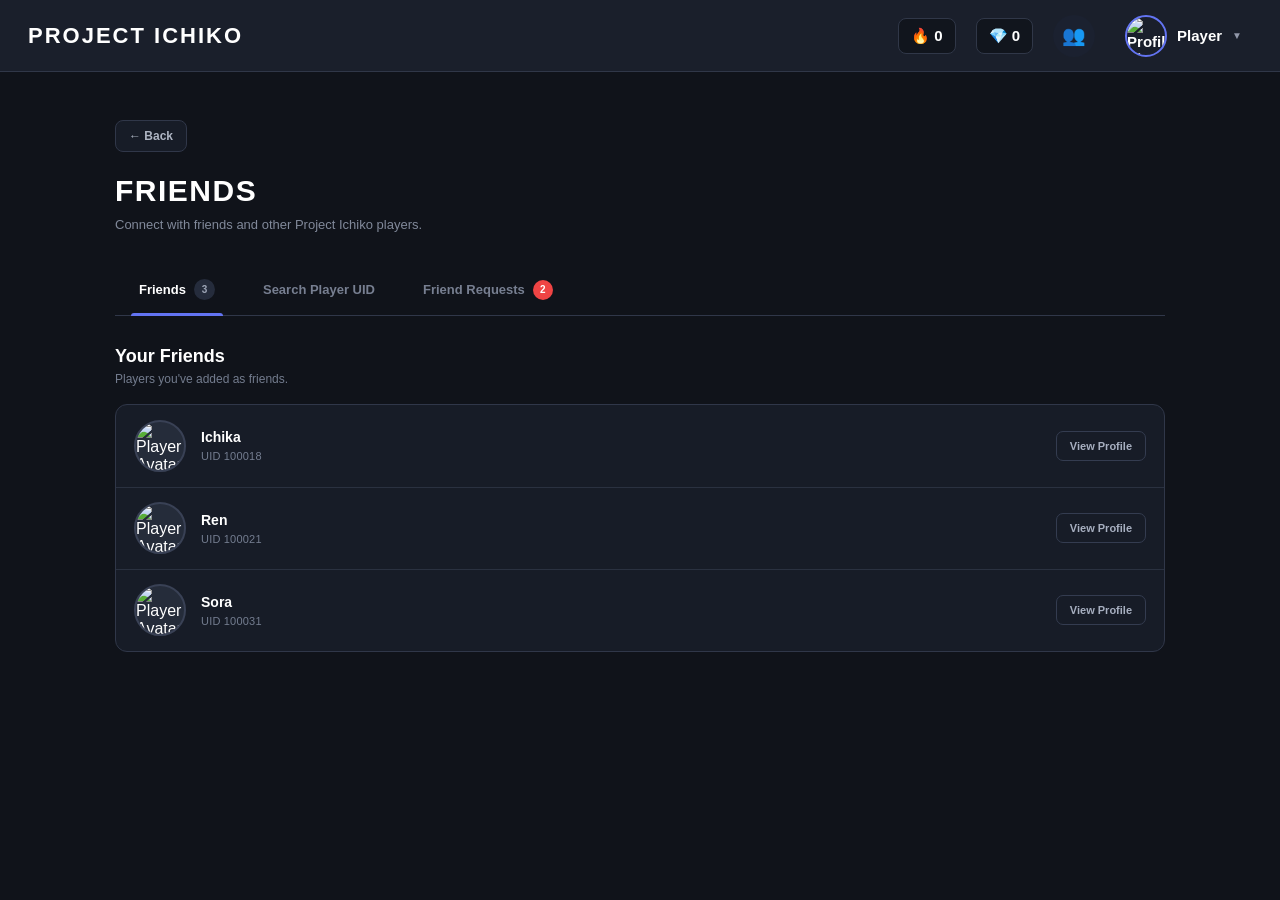
==== friends.html @ fc60dc42 "Tutorial function paused at profile. Added functions to profile and started working on friends funct" ====
<!DOCTYPE html>
<html lang="ja">

<head>
    <meta charset="UTF-8">

    <meta
        name="viewport"
        content="width=device-width, initial-scale=1.0"
    >

    <title>Friends | Project Ichiko</title>

    <!-- Reuse Home styling for identical top bar -->
    <link rel="stylesheet" href="css/home.css">

    <!-- Friends page styling -->
    <link rel="stylesheet" href="css/friends.css">

    <!-- Tutorial styling -->
    <link rel="stylesheet" href="css/tutorial.css">
</head>


<body>


<!-- ==================================================
     TOP BAR
================================================== -->

<header class="top-bar">

    <!-- Game Title -->
    <div class="game-title">
        <h1>PROJECT ICHIKO</h1>
    </div>


    <!-- User Information -->
    <div class="user-area">

        <!-- Streak -->
        <div class="streak">
            🔥 <span id="streak-count">0</span>
        </div>


        <!-- Currency -->
        <div class="currency">
            💎 <span id="gem-count">0</span>
        </div>


        <!-- Friends Button -->
        <button
            id="friends-button"
            class="friends-button"
            aria-label="Friends"
        >

            <span class="friends-icon">
                👥
            </span>

            <span
                id="friends-notification"
                class="friends-notification hidden"
            >
                0
            </span>

        </button>


        <!-- Profile Button -->
        <button
            id="profile-button"
            class="profile-button"
        >

            <img
                id="profile-picture"
                src="assets/avatars/default.webp"
                alt="Profile Picture"
            >

            <span id="display-name">
                Player
            </span>

            <span class="dropdown-arrow">
                ▼
            </span>

        </button>


        <!-- Profile Dropdown -->
        <div
            id="profile-dropdown"
            class="profile-dropdown hidden"
        >

            <a href="profile.html">
                Profile
            </a>

            <a href="settings.html">
                Settings
            </a>

            <button id="logout-button">
                Logout
            </button>

        </div>

    </div>

</header>



<!-- ==================================================
     FRIENDS PAGE
================================================== -->

<main
    id="friends-page"
    class="friends-page"
>
  <!-- Back to Home -->
<button
    id="back-home-button"
    class="back-home-button"
    type="button"
>
    ← Back
</button>


    <!-- ==================================================
         PAGE HEADING
    ================================================== -->

    <section
        id="friends-heading"
        class="friends-heading"
    >

        <h1>FRIENDS</h1>

        <p>
            Connect with friends and other Project Ichiko players.
        </p>

    </section>



    <!-- ==================================================
         FRIENDS NAVIGATION
    ================================================== -->

    <nav
        id="friends-navigation"
        class="friends-tabs"
    >


        <!-- Friends Tab -->
        <button
            id="friends-tab"
            class="friends-tab active"
            data-tab="friends"
        >

            <span>
                Friends
            </span>

            <span
                id="friend-count"
                class="tab-count"
            >
                3
            </span>

        </button>



        <!-- Search Tab -->
        <button
            id="search-tab"
            class="friends-tab"
            data-tab="search"
        >

            Search Player UID

        </button>



        <!-- Requests Tab -->
        <button
            id="requests-tab"
            class="friends-tab"
            data-tab="requests"
        >

            <span>
                Friend Requests
            </span>

            <span
                id="request-count"
                class="tab-notification"
            >
                2
            </span>

        </button>


    </nav>



    <!-- ==================================================
         FRIENDS TAB
    ================================================== -->

    <section
        id="friends-panel"
        class="tab-panel"
    >


        <div
            id="friends-panel-heading"
            class="panel-heading"
        >

            <div>

                <h2>
                    Your Friends
                </h2>

                <p>
                    Players you've added as friends.
                </p>

            </div>

        </div>



        <div
            id="friends-list"
            class="friends-list"
        >


            <!-- Temporary Friend -->

            <div class="friend-row">

                <img
                    class="friend-avatar"
                    src="assets/avatars/default.webp"
                    alt="Player Avatar"
                >


                <div class="friend-details">

                    <span class="friend-name">
                        Ichika
                    </span>

                    <span class="friend-uid">
                        UID 100018
                    </span>

                </div>


                <button class="view-profile-button">
                    View Profile
                </button>

            </div>



            <!-- Temporary Friend -->

            <div class="friend-row">

                <img
                    class="friend-avatar"
                    src="assets/avatars/default.webp"
                    alt="Player Avatar"
                >


                <div class="friend-details">

                    <span class="friend-name">
                        Ren
                    </span>

                    <span class="friend-uid">
                        UID 100021
                    </span>

                </div>


                <button class="view-profile-button">
                    View Profile
                </button>

            </div>



            <!-- Temporary Friend -->

            <div class="friend-row">

                <img
                    class="friend-avatar"
                    src="assets/avatars/default.webp"
                    alt="Player Avatar"
                >


                <div class="friend-details">

                    <span class="friend-name">
                        Sora
                    </span>

                    <span class="friend-uid">
                        UID 100031
                    </span>

                </div>


                <button class="view-profile-button">
                    View Profile
                </button>

            </div>


        </div>

    </section>



    <!-- ==================================================
         SEARCH PLAYER TAB
    ================================================== -->

    <section
        id="search-panel"
        class="tab-panel hidden"
    >


        <div
            id="search-panel-heading"
            class="panel-heading"
        >

            <div>

                <h2>
                    Search Player
                </h2>

                <p>
                    Find another player using their Player UID.
                </p>

            </div>

        </div>



        <!-- Tutorial can highlight this entire area -->
        <div
            id="player-search-area"
            class="player-search"
        >

            <input
                id="player-uid-input"
                type="number"
                placeholder="Enter Player UID"
                autocomplete="off"
            >

            <button
                id="search-player-button"
                type="button"
            >
                Search
            </button>

        </div>
        <!-- Search Result Area -->
<div
    id="search-result"
    class="search-result"
>
</div>

    </section>



    <!-- ==================================================
         FRIEND REQUESTS TAB
    ================================================== -->

    <section
        id="requests-panel"
        class="tab-panel hidden"
    >


        <div
            id="requests-panel-heading"
            class="panel-heading"
        >

            <div>

                <h2>
                    Friend Requests
                </h2>

                <p>
                    Players who want to add you as a friend.
                </p>

            </div>

        </div>



        <!-- Tutorial can highlight the whole request area -->
        <div
            id="requests-list"
            class="requests-list"
        >


            <!-- Temporary Request -->

            <div class="request-row">

                <img
                    class="friend-avatar"
                    src="assets/avatars/default.webp"
                    alt="Player Avatar"
                >


                <div class="friend-details">

                    <span class="friend-name">
                        Yuki
                    </span>

                    <span class="friend-uid">
                        UID 100027
                    </span>

                </div>


                <div class="request-actions">

                    <button
                        class="accept-request-button"
                        type="button"
                    >
                        Accept
                    </button>

                    <button
                        class="decline-request-button"
                        type="button"
                    >
                        Decline
                    </button>

                </div>

            </div>



            <!-- Temporary Request -->

            <div class="request-row">

                <img
                    class="friend-avatar"
                    src="assets/avatars/default.webp"
                    alt="Player Avatar"
                >


                <div class="friend-details">

                    <span class="friend-name">
                        Haru
                    </span>

                    <span class="friend-uid">
                        UID 100042
                    </span>

                </div>


                <div class="request-actions">

                    <button
                        class="accept-request-button"
                        type="button"
                    >
                        Accept
                    </button>

                    <button
                        class="decline-request-button"
                        type="button"
                    >
                        Decline
                    </button>

                </div>

            </div>


        </div>

    </section>


</main>


<!-- ==================================================
     SCRIPTS
================================================== -->

<!-- Supabase -->
<script src="https://cdn.jsdelivr.net/npm/@supabase/supabase-js@2"></script>
<script type="module" src="js/friends.js"></script>

</body>

</html>
---- css/home.css ----
/* =========================================================
   PROJECT ICHIKO - HOME
   Main homepage styling
   ========================================================= */


/* ---------- GLOBAL ---------- */

* {
    box-sizing: border-box;
}

body {
    margin: 0;
    min-height: 100vh;

    font-family: Arial, "Noto Sans JP", sans-serif;

    background: #10131a;
    color: #ffffff;
}


/* ---------- TOP BAR ---------- */

.top-bar {
    width: 100%;
    height: 72px;
    padding: 0 28px;

    display: flex;
    align-items: center;
    justify-content: space-between;

    background: #1a1f2b;
    border-bottom: 1px solid #303748;
}


/* ---------- GAME TITLE ---------- */

.game-title h1 {
    margin: 0;

    font-size: 22px;
    letter-spacing: 2px;
}


/* ---------- USER AREA ---------- */

.user-area {
    position: relative;

    display: flex;
    align-items: center;
    gap: 20px;
}

.streak,
.currency {
    padding: 8px 12px;

    background: #11151d;
    border: 1px solid #303748;
    border-radius: 8px;

    font-size: 15px;
    font-weight: bold;
}


/* ---------- PROFILE BUTTON ---------- */

.profile-button {
    display: flex;
    align-items: center;
    gap: 10px;

    padding: 6px 10px;

    border: none;
    border-radius: 10px;

    background: transparent;
    color: white;

    font-size: 15px;
    font-weight: bold;

    cursor: pointer;
}

.profile-button:hover {
    background: #242b3a;
}

#profile-picture {
    width: 42px;
    height: 42px;

    border-radius: 50%;
    border: 2px solid #6374f3;

    object-fit: cover;
}

.dropdown-arrow {
    font-size: 10px;
    color: #9298aa;
}


/* ---------- PROFILE DROPDOWN ---------- */

.profile-dropdown {
    position: absolute;

    top: 58px;
    right: 0;

    width: 170px;
    padding: 8px;

    background: #1a1f2b;
    border: 1px solid #303748;
    border-radius: 10px;

    box-shadow: 0 10px 30px rgba(0, 0, 0, 0.35);

    z-index: 100;
}

.profile-dropdown a,
.profile-dropdown button {
    display: block;

    width: 100%;
    padding: 11px 12px;

    border: none;
    border-radius: 7px;

    background: transparent;
    color: #d5d8e0;

    text-align: left;
    text-decoration: none;
    font-size: 14px;

    cursor: pointer;
}

.profile-dropdown a:hover,
.profile-dropdown button:hover {
    background: #242b3a;
    color: white;
}

/* ---------- UTILITIES ---------- */

.hidden {
    display: none;
}


/* ---------- MOBILE ---------- */

@media (max-width: 650px) {

    .top-bar {
        height: 64px;
        padding: 0 14px;
    }

    .game-title h1 {
        font-size: 17px;
        letter-spacing: 1px;
    }

    .user-area {
        gap: 7px;
    }

    .streak,
    .currency {
        padding: 6px 7px;
        font-size: 13px;
    }

    #display-name,
    .dropdown-arrow {
        display: none;
    }

    #profile-picture {
        width: 38px;
        height: 38px;
    }

    .profile-button {
        padding: 3px;
    }
}

/* ---------- HOME CONTENT ---------- */

.home-content {
    width: 100%;
    max-width: 1000px;

    margin: 0 auto;
    padding: 18px 16px 100px;
}


/* ---------- WORLD AREA ---------- */

.world-area {
    position: relative;

    width: 100%;
    height: 220px;

    margin-bottom: 16px;

    overflow: hidden;

    background: #171c27;
    border: 1px solid #303748;
    border-radius: 16px;
}

.world-placeholder {
    width: 100%;
    height: 100%;

    display: flex;
    align-items: center;
    justify-content: center;

    color: #6f7688;
    font-size: 14px;
}


/* ---------- DAILY CHALLENGE ---------- */

.daily-challenge {
    padding: 22px;
    margin-bottom: 16px;

    text-align: center;

    background: #1a1f2b;
    border: 1px solid #3b4357;
    border-radius: 16px;

    box-shadow: 0 8px 25px rgba(0, 0, 0, 0.2);
}

.section-label {
    margin: 0 0 8px;

    color: #8490ff;

    font-size: 12px;
    font-weight: bold;
    letter-spacing: 1.5px;
}

.daily-challenge h2 {
    margin: 0 0 12px;

    font-size: 21px;
}

.daily-progress {
    margin-bottom: 16px;

    color: #b9becc;

    font-size: 15px;
}

#daily-start-button {
    width: 100%;
    min-height: 48px;

    padding: 12px 24px;

    border: none;
    border-radius: 10px;

    background: #6374f3;
    color: white;

    font-size: 16px;
    font-weight: bold;

    cursor: pointer;
}

#daily-start-button:hover {
    background: #7484ff;
}


/* ---------- STUDY MODES ---------- */

.study-modes {
    display: grid;
    grid-template-columns: 1fr;

    gap: 12px;

    margin-bottom: 16px;
}

.mode-card {
    min-height: 90px;

    display: flex;
    flex-direction: column;
    justify-content: center;
    align-items: flex-start;

    padding: 18px;

    border: 1px solid #303748;
    border-radius: 14px;

    background: #1a1f2b;
    color: white;

    text-align: left;

    cursor: pointer;
}

.mode-card:hover {
    background: #202635;
    border-color: #46506a;
}

.mode-title {
    margin-bottom: 6px;

    font-size: 18px;
    font-weight: bold;
}

.mode-description {
    color: #9298aa;

    font-size: 13px;
}


/* ---------- TODAY'S PROGRESS ---------- */

.today-progress {
    padding: 18px;

    background: #1a1f2b;
    border: 1px solid #303748;
    border-radius: 14px;
}

.progress-heading {
    display: flex;
    align-items: center;
    justify-content: space-between;

    margin-bottom: 14px;
}

.progress-heading h2 {
    margin: 0;

    font-size: 17px;
}

.progress-heading > span {
    color: #a8adbd;

    font-size: 14px;
}

.progress-bar {
    width: 100%;
    height: 10px;

    overflow: hidden;

    background: #11151d;
    border-radius: 999px;
}

.progress-fill {
    width: 0%;
    height: 100%;

    background: #6374f3;
    border-radius: 999px;

    transition: width 0.3s ease;
}


/* ---------- TABLET ---------- */

@media (min-width: 650px) {

    .home-content {
        padding: 24px 24px 110px;
    }

    .world-area {
        height: 300px;
    }

    .daily-challenge {
        padding: 26px;
    }

    .study-modes {
        grid-template-columns: 1fr 1fr;
    }

    .mode-card {
        min-height: 110px;
    }
}


/* ---------- DESKTOP ---------- */

@media (min-width: 1100px) {

    .home-content {
        padding-top: 30px;
    }

    .world-area {
        height: 340px;
    }
}

.logout-screen {
    position: fixed;
    inset: 0;

    display: flex;
    justify-content: center;
    align-items: center;

    background: #10131a;
    color: white;

    font-size: 20px;
    font-weight: bold;

    z-index: 1000;
}

.logout-screen.hidden {
    display: none;
}

/* =========================
   DAILY CHALLENGE
   ========================= */

.daily-challenge {
    padding: 24px;
    border: 1px solid #2d3340;
    border-radius: 16px;
    background: #181c25;
}

.daily-challenge .section-label {
    margin: 0 0 8px;
    font-size: 12px;
    font-weight: 700;
    letter-spacing: 1.5px;
    color: #9da7b8;
}

.daily-challenge h2 {
    margin: 0 0 12px;
    font-size: 22px;
    color: #ffffff;
}


/* Progress text */

.daily-progress-text {
    margin: 0 0 20px;
    font-size: 14px;
    color: #aeb6c4;
}

#daily-completed {
    font-weight: 700;
    color: #ffffff;
}


/* Main Daily button */

.daily-button {
    width: 100%;
    min-height: 48px;

    border: none;
    border-radius: 10px;

    font-size: 16px;
    font-weight: 700;

    cursor: pointer;

    transition:
        transform 0.15s ease,
        opacity 0.15s ease,
        background 0.15s ease;
}


/* Normal START / CONTINUE state */

.daily-button:not(:disabled) {
    background: #7257e8;
    color: white;
}


/* Desktop hover only */

@media (hover: hover) and (pointer: fine) {

    .daily-button:not(:disabled):hover {
        transform: translateY(-1px);
        background: #8068eb;
    }
}


/* Completed state */

.daily-button:disabled {
    background: #343945;
    color: #858c99;

    cursor: not-allowed;
    opacity: 0.75;
}

/* ---------- FRIENDS BUTTON ---------- */

.friends-button {
    position: relative;

    width: 42px;
    height: 42px;

    display: flex;
    align-items: center;
    justify-content: center;

    border: none;
    border-radius: 50%;

    background: #1b2130;
    color: white;

    cursor: pointer;

    transition:
        background 0.15s ease,
        transform 0.15s ease;
}

.friends-button:hover {
    background: #252c3d;
    transform: translateY(-1px);
}

.friends-icon {
    font-size: 19px;
    line-height: 1;
}


/* Notification badge */

.friends-notification {
    position: absolute;

    top: -3px;
    right: -3px;

    min-width: 17px;
    height: 17px;

    padding: 0 4px;

    display: flex;
    align-items: center;
    justify-content: center;

    border-radius: 999px;

    background: #ef4444;
    color: white;

    font-size: 10px;
    font-weight: 700;
}

.friends-notification.hidden {
    display: none;
}


/* =========================
   TABLET / DESKTOP
   ========================= */

@media (min-width: 650px) {

    .daily-challenge {
        padding: 28px;
    }

    .daily-challenge h2 {
        font-size: 24px;
    }

    .daily-button {
        width: auto;
        min-width: 160px;
        padding: 0 28px;
    }
}
---- css/friends.css ----
/* ==================================================
   PROJECT ICHIKO
   Friends Page
================================================== */


/* ---------- PAGE ---------- */

.friends-page {
    width: min(1050px, calc(100% - 40px));

    margin: 0 auto;
    padding: 48px 0 80px;
}


/* ---------- PAGE HEADING ---------- */

.friends-heading {
    margin-bottom: 30px;
}

.friends-heading h1 {
    margin: 0;

    color: #ffffff;

    font-size: 30px;
    font-weight: 800;
    letter-spacing: 1.5px;
}

.friends-heading p {
    margin: 7px 0 0;

    color: #81899a;

    font-size: 13px;
    line-height: 1.5;
}


/* ==================================================
   TABS
================================================== */

.friends-tabs {
    position: relative;

    display: flex;
    align-items: stretch;

    width: 100%;

    margin-bottom: 30px;

    border-bottom: 1px solid #303749;
}


/* Individual Tab */

.friends-tab {
    position: relative;

    display: flex;
    align-items: center;
    justify-content: center;
    gap: 8px;

    min-height: 50px;

    padding: 0 24px;

    border: none;

    background: transparent;
    color: #777f91;

    font-size: 13px;
    font-weight: 600;

    cursor: pointer;

    transition:
        color 0.15s ease,
        background 0.15s ease;
}


.friends-tab:hover {
    color: #d8dce5;

    background: rgba(255, 255, 255, 0.025);
}


/* Active Tab */

.friends-tab.active {
    color: #ffffff;
}


/* Active underline */

.friends-tab.active::after {
    content: "";

    position: absolute;

    left: 16px;
    right: 16px;
    bottom: -1px;

    height: 3px;

    border-radius: 3px 3px 0 0;

    background: #6374f3;
}


/* Friend Count */

.tab-count {
    min-width: 21px;
    height: 21px;

    display: inline-flex;
    align-items: center;
    justify-content: center;

    padding: 0 6px;

    border-radius: 999px;

    background: #252c3c;
    color: #9da5b6;

    font-size: 10px;
    font-weight: 700;
}


/* Friend Request Notification */

.tab-notification {
    min-width: 20px;
    height: 20px;

    display: inline-flex;
    align-items: center;
    justify-content: center;

    padding: 0 6px;

    border-radius: 999px;

    background: #ef4444;
    color: #ffffff;

    font-size: 10px;
    font-weight: 700;
}


/* ==================================================
   TAB PANELS
================================================== */

.tab-panel {
    width: 100%;
}

.tab-panel.hidden {
    display: none;
}


/* ---------- PANEL HEADING ---------- */

.panel-heading {
    display: flex;
    align-items: center;
    justify-content: space-between;

    margin-bottom: 18px;
}

.panel-heading h2 {
    margin: 0;

    color: #ffffff;

    font-size: 18px;
    font-weight: 700;
}

.panel-heading p {
    margin: 5px 0 0;

    color: #737c8e;

    font-size: 12px;
}


/* ==================================================
   FRIEND LIST
================================================== */

.friends-list {
    overflow: hidden;

    border: 1px solid #303749;
    border-radius: 12px;

    background: #171c27;
}


/* Friend Row */

.friend-row {
    position: relative;

    min-height: 82px;

    display: flex;
    align-items: center;

    padding: 14px 18px;

    transition:
        background 0.15s ease;
}


.friend-row + .friend-row {
    border-top: 1px solid #2a3140;
}


.friend-row:hover {
    background: #1c2230;
}


/* ---------- AVATAR ---------- */

.friend-avatar {
    width: 52px;
    height: 52px;

    flex: 0 0 52px;

    display: block;

    object-fit: cover;

    border-radius: 50%;

    border: 2px solid #394155;

    background: #252c3a;
}


/* ---------- PLAYER INFO ---------- */

.friend-details {
    min-width: 0;

    display: flex;
    flex-direction: column;
    gap: 5px;

    margin-left: 15px;
}


.friend-name {
    overflow: hidden;

    color: #ffffff;

    font-size: 14px;
    font-weight: 700;

    text-overflow: ellipsis;
    white-space: nowrap;
}


.friend-uid {
    color: #747d90;

    font-size: 11px;
    font-weight: 500;

    letter-spacing: 0.2px;
}


/* ---------- VIEW PROFILE ---------- */

.view-profile-button {
    margin-left: auto;

    padding: 8px 13px;

    border: 1px solid #343c50;
    border-radius: 7px;

    background: transparent;

    color: #a7afc0;

    font-size: 11px;
    font-weight: 600;

    cursor: pointer;

    transition:
        color 0.15s ease,
        background 0.15s ease,
        border-color 0.15s ease;
}


.view-profile-button:hover {
    color: #ffffff;

    background: #252c3b;

    border-color: #4b5570;
}


/* ==================================================
   PLAYER SEARCH
================================================== */

.player-search {
    width: 100%;

    display: flex;
    align-items: center;

    padding: 7px;

    border: 1px solid #303749;
    border-radius: 12px;

    background: #171c27;

    transition:
        border-color 0.15s ease,
        box-shadow 0.15s ease;
}


.player-search:focus-within {
    border-color: #6374f3;

    box-shadow:
        0 0 0 3px rgba(99, 116, 243, 0.1);
}


/* Search Input */

.player-search input {
    flex: 1;

    min-width: 0;

    height: 42px;

    padding: 0 14px;

    border: none;
    outline: none;

    background: transparent;
    color: #ffffff;

    font-size: 14px;
}


.player-search input::placeholder {
    color: #636c7e;
}


/* Remove number arrows */

.player-search input::-webkit-outer-spin-button,
.player-search input::-webkit-inner-spin-button {
    margin: 0;

    -webkit-appearance: none;
}

.player-search input[type="number"] {
    appearance: textfield;
    -moz-appearance: textfield;
}


/* Search Button */

#search-player-button {
    height: 40px;

    padding: 0 22px;

    border: none;
    border-radius: 8px;

    background: #6374f3;
    color: #ffffff;

    font-size: 12px;
    font-weight: 700;

    cursor: pointer;

    transition:
        background 0.15s ease,
        transform 0.15s ease;
}


#search-player-button:hover {
    background: #7483f7;

    transform: translateY(-1px);
}


#search-player-button:active {
    transform: translateY(0);
}


/* ==================================================
   SEARCH RESULT
================================================== */

.search-result {
    margin-top: 20px;
}


.search-result:empty {
    display: none;
}


.search-result-card {
    display: flex;
    align-items: center;

    min-height: 82px;

    padding: 14px 18px;

    border: 1px solid #303749;
    border-radius: 12px;

    background: #171c27;
}


.search-result-actions {
    display: flex;
    align-items: center;
    gap: 8px;

    margin-left: auto;
}


/* Add Friend */

.add-friend-button {
    padding: 9px 16px;

    border: none;
    border-radius: 7px;

    background: #6374f3;
    color: #ffffff;

    font-size: 11px;
    font-weight: 700;

    cursor: pointer;

    transition:
        background 0.15s ease,
        transform 0.15s ease;
}


.add-friend-button:hover {
    background: #7483f7;

    transform: translateY(-1px);
}


.add-friend-button:active {
    transform: translateY(0);
}


/* ==================================================
   FRIEND REQUESTS
================================================== */

.requests-list {
    overflow: hidden;

    border: 1px solid #303749;
    border-radius: 12px;

    background: #171c27;
}


/* Request Row */

.request-row {
    min-height: 82px;

    display: flex;
    align-items: center;

    padding: 14px 18px;

    transition:
        background 0.15s ease;
}


.request-row + .request-row {
    border-top: 1px solid #2a3140;
}


.request-row:hover {
    background: #1c2230;
}


/* Request Buttons */

.request-actions {
    display: flex;
    align-items: center;
    gap: 8px;

    margin-left: auto;
}


.accept-request-button {
    padding: 9px 16px;

    border: none;
    border-radius: 7px;

    background: #6374f3;
    color: #ffffff;

    font-size: 11px;
    font-weight: 700;

    cursor: pointer;

    transition:
        background 0.15s ease,
        transform 0.15s ease;
}


.accept-request-button:hover {
    background: #7483f7;

    transform: translateY(-1px);
}


.decline-request-button {
    padding: 8px 14px;

    border: 1px solid #3a4254;
    border-radius: 7px;

    background: transparent;
    color: #9099aa;

    font-size: 11px;
    font-weight: 600;

    cursor: pointer;

    transition:
        background 0.15s ease,
        color 0.15s ease,
        border-color 0.15s ease;
}


.decline-request-button:hover {
    background: #252b39;

    border-color: #4a5368;

    color: #ffffff;
}


/* ==================================================
   EMPTY STATES
   We'll use these once JS generates the lists
================================================== */

.friends-empty {
    min-height: 180px;

    display: flex;
    flex-direction: column;
    align-items: center;
    justify-content: center;

    padding: 30px;

    border: 1px solid #303749;
    border-radius: 12px;

    background: #171c27;

    text-align: center;
}


.friends-empty h3 {
    margin: 0 0 6px;

    color: #d9dde6;

    font-size: 14px;
}


.friends-empty p {
    margin: 0;

    color: #737c8e;

    font-size: 12px;
}


/* ==================================================
   GENERAL HIDDEN
================================================== */

.hidden {
    display: none !important;
}


/* ==================================================
   RESPONSIVE
================================================== */

@media (max-width: 760px) {

    .friends-page {
        width: calc(100% - 28px);

        padding-top: 34px;
    }


    /* Heading */

    .friends-heading {
        margin-bottom: 22px;
    }

    .friends-heading h1 {
        font-size: 25px;
    }


    /* Tabs */

    .friends-tabs {
        overflow-x: auto;

        margin-bottom: 24px;

        scrollbar-width: none;
    }

    .friends-tabs::-webkit-scrollbar {
        display: none;
    }

    .friends-tab {
        flex: 0 0 auto;

        min-height: 46px;

        padding: 0 17px;

        white-space: nowrap;

        font-size: 12px;
    }


    /* Friend / Request Rows */

    .friend-row,
    .request-row,
    .search-result-card {
        padding: 13px;
    }


    .friend-avatar {
        width: 46px;
        height: 46px;

        flex-basis: 46px;
    }


    .friend-details {
        margin-left: 11px;
    }


    /* Buttons */

    .view-profile-button {
        padding: 7px 10px;

        font-size: 10px;
    }


    .request-actions {
        gap: 5px;
    }


    .accept-request-button,
    .decline-request-button {
        padding: 8px 10px;

        font-size: 10px;
    }


    /* Search */

    .player-search {
        padding: 5px;
    }

    #search-player-button {
        padding: 0 16px;
    }


    .search-result-actions {
        gap: 5px;
    }

    .add-friend-button {
        padding: 8px 11px;
    }

}


/* ==================================================
   SMALL MOBILE
================================================== */

@media (max-width: 520px) {

    .friends-page {
        width: calc(100% - 20px);
    }


    .friends-heading p {
        font-size: 11px;
    }


    /* Stack actions underneath when necessary */

    .request-row,
    .search-result-card {
        flex-wrap: wrap;
    }


    .request-actions,
    .search-result-actions {
        width: 100%;

        margin-top: 12px;
        margin-left: 61px;
    }


    .request-actions button,
    .search-result-actions button {
        flex: 1;
    }

}
/* ---------- BACK BUTTON ---------- */

.back-home-button {
    display: inline-flex;
    align-items: center;
    gap: 7px;

    margin-bottom: 22px;
    padding: 8px 13px;

    border: 1px solid #303749;
    border-radius: 8px;

    background: #171c27;
    color: #aeb5c3;

    font-size: 12px;
    font-weight: 600;

    cursor: pointer;

    transition:
        background 0.15s ease,
        color 0.15s ease,
        border-color 0.15s ease;
}

.back-home-button:hover {
    background: #202634;
    border-color: #4b5570;
    color: #ffffff;
}
---- css/tutorial.css ----
/* =========================================
   TUTORIAL OVERLAY
========================================= */

.tutorial-overlay {
    position: fixed;
    inset: 0;

    background: rgba(5, 7, 15, 0.72);

    z-index: 9000;
}


/* =========================================
   HIGHLIGHTED ELEMENT

   JS will add this class to whatever
   feature the tutorial is explaining.
========================================= */

.tutorial-highlight {
    position: relative;
    z-index: 9001;

    border-radius: 14px;

    box-shadow:
        0 0 0 4px rgba(124, 92, 255, 0.9),
        0 0 30px rgba(124, 92, 255, 0.55);
}


/* =========================================
   TUTORIAL MESSAGE BOX
========================================= */

.tutorial-box {
    position: fixed;

    width: min(360px, calc(100vw - 32px));

    padding: 22px;

    background: #171923;

    border: 1px solid rgba(255, 255, 255, 0.12);
    border-radius: 16px;

    box-shadow:
        0 18px 50px rgba(0, 0, 0, 0.5);

    z-index: 9002;
}


/* =========================================
   STEP NUMBER
========================================= */

.tutorial-step {
    margin: 0 0 8px;

    font-size: 12px;
    font-weight: 700;

    letter-spacing: 1px;

    color: #8b7cff;
}


/* =========================================
   TITLE
========================================= */

.tutorial-title {
    margin: 0 0 10px;

    font-size: 21px;
    font-weight: 700;

    color: #ffffff;
}


/* =========================================
   TEXT
========================================= */

.tutorial-text {
    margin: 0;

    font-size: 15px;
    line-height: 1.6;

    color: #c9cbd4;
}


/* =========================================
   BUTTON AREA
========================================= */

.tutorial-actions {
    display: flex;
    justify-content: flex-end;
    align-items: center;

    margin-top: 20px;
}


/* =========================================
   NEXT BUTTON
========================================= */

.tutorial-next-button {
    min-height: 44px;

    padding: 10px 22px;

    border: none;
    border-radius: 10px;

    background: #7257e8;
    color: white;

    font-size: 14px;
    font-weight: 700;

    cursor: pointer;

    transition:
        transform 0.15s ease,
        opacity 0.15s ease;
}


.tutorial-next-button:hover {
    transform: translateY(-1px);
}


.tutorial-next-button:active {
    transform: translateY(0);
}


.tutorial-next-button:disabled {
    opacity: 0.45;
    cursor: default;
    transform: none;
}


/* =========================================
   POINTER / ARROW
========================================= */

.tutorial-arrow {
    position: absolute;

    width: 0;
    height: 0;

    border-left: 9px solid transparent;
    border-right: 9px solid transparent;
}


/* Arrow pointing upward */

.tutorial-arrow.top {
    top: -9px;
    left: 50%;

    transform: translateX(-50%);

    border-bottom: 9px solid #171923;
}


/* Arrow pointing downward */

.tutorial-arrow.bottom {
    bottom: -9px;
    left: 50%;

    transform: translateX(-50%);

    border-top: 9px solid #171923;
}


/* Arrow pointing left */

.tutorial-arrow.left {
    left: -9px;
    top: 50%;

    transform: translateY(-50%);

    border-top: 9px solid transparent;
    border-bottom: 9px solid transparent;
    border-right: 9px solid #171923;

    border-left: 0;
}


/* Arrow pointing right */

.tutorial-arrow.right {
    right: -9px;
    top: 50%;

    transform: translateY(-50%);

    border-top: 9px solid transparent;
    border-bottom: 9px solid transparent;
    border-left: 9px solid #171923;

    border-right: 0;
}


/* =========================================
   OPTIONAL PULSING HIGHLIGHT

   Useful when the player MUST click
   something to continue.
========================================= */

.tutorial-highlight.pulse {
    animation: tutorialPulse 1.5s infinite;
}


@keyframes tutorialPulse {

    0% {
        box-shadow:
            0 0 0 3px rgba(124, 92, 255, 0.8),
            0 0 20px rgba(124, 92, 255, 0.4);
    }

    50% {
        box-shadow:
            0 0 0 6px rgba(124, 92, 255, 0.45),
            0 0 38px rgba(124, 92, 255, 0.7);
    }

    100% {
        box-shadow:
            0 0 0 3px rgba(124, 92, 255, 0.8),
            0 0 20px rgba(124, 92, 255, 0.4);
    }
}


/* =========================================
   HIDDEN
========================================= */

.tutorial-hidden {
    display: none !important;
}


/* =========================================
   MOBILE
========================================= */

@media (max-width: 600px) {

    .tutorial-box {
        width: calc(100vw - 24px);

        padding: 18px;

        border-radius: 14px;
    }


    .tutorial-title {
        font-size: 19px;
    }


    .tutorial-text {
        font-size: 14px;
    }


    .tutorial-next-button {
        width: 100%;
    }


    .tutorial-actions {
        width: 100%;
    }
}

.profile-dropdown.tutorial-dropdown-active {
    z-index: 9001;
}

.profile-dropdown.tutorial-dropdown-active a,
.profile-dropdown.tutorial-dropdown-active button {
    opacity: 0.25;
    pointer-events: none;
}

.profile-dropdown.tutorial-dropdown-active .tutorial-highlight {
    opacity: 1;
    pointer-events: auto;
    z-index: 9002;
}
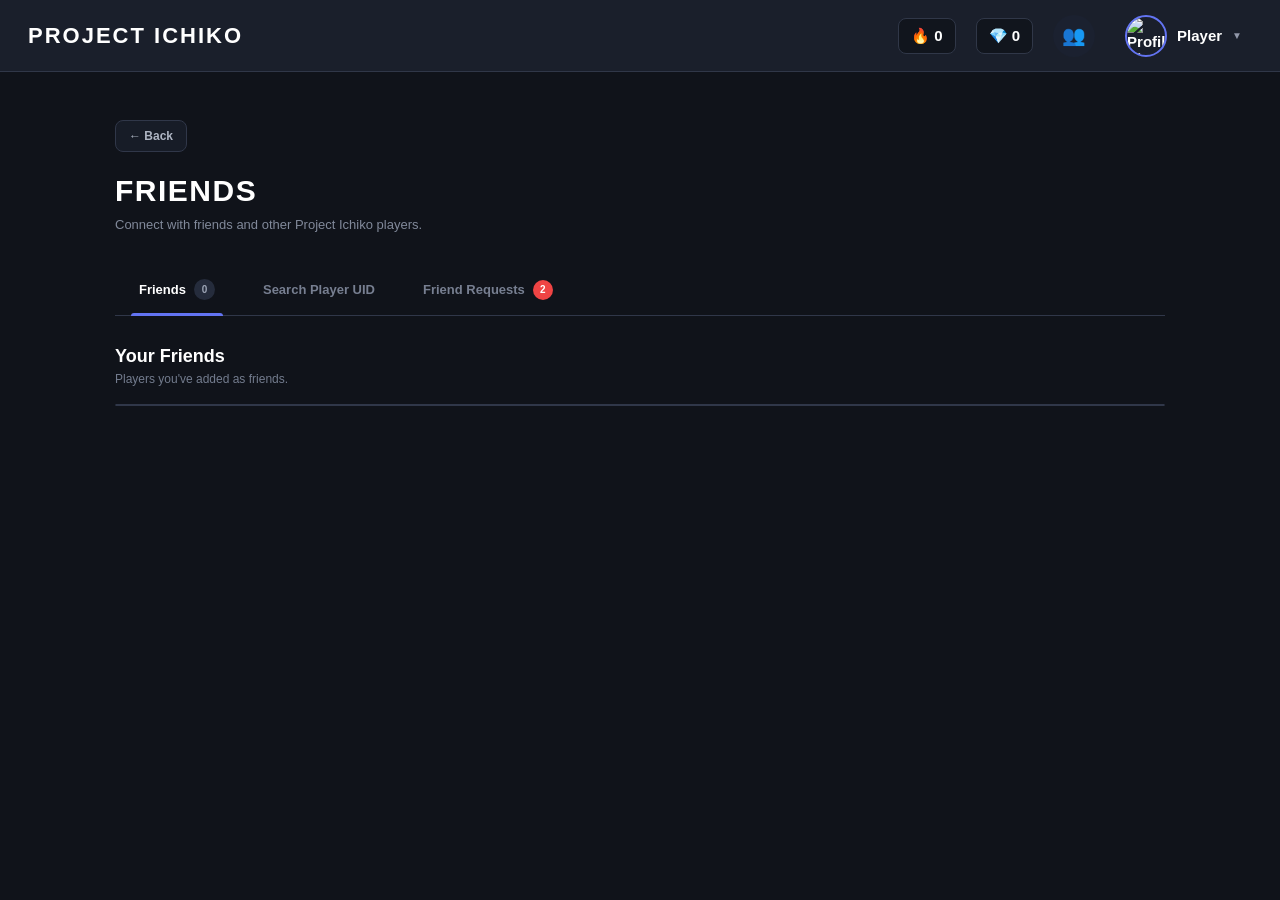
==== commit 4cbd8a08: "Tutorial function paused at profile. Friends function completed." ====
--- a/friends.html
+++ b/friends.html
@@ -5,8 +5,8 @@
     <meta charset="UTF-8">
 
     <meta
-        name="viewport"
-        content="width=device-width, initial-scale=1.0"
+            name="viewport"
+            content="width=device-width, initial-scale=1.0"
     >
 
     <title>Friends | Project Ichiko</title>
@@ -54,9 +54,9 @@
 
         <!-- Friends Button -->
         <button
-            id="friends-button"
-            class="friends-button"
-            aria-label="Friends"
+                id="friends-button"
+                class="friends-button"
+                aria-label="Friends"
         >
 
             <span class="friends-icon">
@@ -64,8 +64,8 @@
             </span>
 
             <span
-                id="friends-notification"
-                class="friends-notification hidden"
+                    id="friends-notification"
+                    class="friends-notification hidden"
             >
                 0
             </span>
@@ -75,14 +75,14 @@
 
         <!-- Profile Button -->
         <button
-            id="profile-button"
-            class="profile-button"
+                id="profile-button"
+                class="profile-button"
         >
 
             <img
-                id="profile-picture"
-                src="assets/avatars/default.webp"
-                alt="Profile Picture"
+                    id="profile-picture"
+                    src="assets/avatars/default.webp"
+                    alt="Profile Picture"
             >
 
             <span id="display-name">
@@ -98,8 +98,8 @@
 
         <!-- Profile Dropdown -->
         <div
-            id="profile-dropdown"
-            class="profile-dropdown hidden"
+                id="profile-dropdown"
+                class="profile-dropdown hidden"
         >
 
             <a href="profile.html">
@@ -121,23 +121,22 @@
 </header>
 
 
-
 <!-- ==================================================
      FRIENDS PAGE
 ================================================== -->
 
 <main
-    id="friends-page"
-    class="friends-page"
+        id="friends-page"
+        class="friends-page"
 >
-  <!-- Back to Home -->
-<button
-    id="back-home-button"
-    class="back-home-button"
-    type="button"
->
-    ← Back
-</button>
+    <!-- Back to Home -->
+    <button
+            id="back-home-button"
+            class="back-home-button"
+            type="button"
+    >
+        ← Back
+    </button>
 
 
     <!-- ==================================================
@@ -145,8 +144,8 @@
     ================================================== -->
 
     <section
-        id="friends-heading"
-        class="friends-heading"
+            id="friends-heading"
+            class="friends-heading"
     >
 
         <h1>FRIENDS</h1>
@@ -158,22 +157,21 @@
     </section>
 
 
-
     <!-- ==================================================
          FRIENDS NAVIGATION
     ================================================== -->
 
     <nav
-        id="friends-navigation"
-        class="friends-tabs"
+            id="friends-navigation"
+            class="friends-tabs"
     >
 
 
         <!-- Friends Tab -->
         <button
-            id="friends-tab"
-            class="friends-tab active"
-            data-tab="friends"
+                id="friends-tab"
+                class="friends-tab active"
+                data-tab="friends"
         >
 
             <span>
@@ -181,21 +179,20 @@
             </span>
 
             <span
-                id="friend-count"
-                class="tab-count"
-            >
-                3
-            </span>
-
-        </button>
-
+                    id="friend-count"
+                    class="tab-count"
+            >
+                0
+            </span>
+
+        </button>
 
 
         <!-- Search Tab -->
         <button
-            id="search-tab"
-            class="friends-tab"
-            data-tab="search"
+                id="search-tab"
+                class="friends-tab"
+                data-tab="search"
         >
 
             Search Player UID
@@ -203,12 +200,11 @@
         </button>
 
 
-
         <!-- Requests Tab -->
         <button
-            id="requests-tab"
-            class="friends-tab"
-            data-tab="requests"
+                id="requests-tab"
+                class="friends-tab"
+                data-tab="requests"
         >
 
             <span>
@@ -216,8 +212,8 @@
             </span>
 
             <span
-                id="request-count"
-                class="tab-notification"
+                    id="request-count"
+                    class="tab-notification"
             >
                 2
             </span>
@@ -228,344 +224,326 @@
     </nav>
 
 
-
     <!-- ==================================================
-         FRIENDS TAB
-    ================================================== -->
-
-    <section
+     FRIENDS TAB
+================================================== -->
+
+<section
         id="friends-panel"
         class="tab-panel"
-    >
-
-
-        <div
+>
+
+    <div
             id="friends-panel-heading"
             class="panel-heading"
-        >
-
-            <div>
-
-                <h2>
-                    Your Friends
-                </h2>
-
-                <p>
-                    Players you've added as friends.
-                </p>
-
-            </div>
-
-        </div>
-
-
-
-        <div
+    >
+
+        <div>
+
+            <h2>
+                Your Friends
+            </h2>
+
+            <p>
+                Players you've added as friends.
+            </p>
+
+        </div>
+
+    </div>
+
+
+    <div
             id="friends-list"
             class="friends-list"
-        >
-
-
-            <!-- Temporary Friend -->
-
-            <div class="friend-row">
-
-                <img
-                    class="friend-avatar"
-                    src="assets/avatars/default.webp"
-                    alt="Player Avatar"
-                >
-
-
-                <div class="friend-details">
-
-                    <span class="friend-name">
-                        Ichika
-                    </span>
-
-                    <span class="friend-uid">
-                        UID 100018
-                    </span>
-
-                </div>
-
-
-                <button class="view-profile-button">
-                    View Profile
-                </button>
-
-            </div>
-
-
-
-            <!-- Temporary Friend -->
-
-            <div class="friend-row">
-
-                <img
-                    class="friend-avatar"
-                    src="assets/avatars/default.webp"
-                    alt="Player Avatar"
-                >
-
-
-                <div class="friend-details">
-
-                    <span class="friend-name">
-                        Ren
-                    </span>
-
-                    <span class="friend-uid">
-                        UID 100021
-                    </span>
-
-                </div>
-
-
-                <button class="view-profile-button">
-                    View Profile
-                </button>
-
-            </div>
-
-
-
-            <!-- Temporary Friend -->
-
-            <div class="friend-row">
-
-                <img
-                    class="friend-avatar"
-                    src="assets/avatars/default.webp"
-                    alt="Player Avatar"
-                >
-
-
-                <div class="friend-details">
-
-                    <span class="friend-name">
-                        Sora
-                    </span>
-
-                    <span class="friend-uid">
-                        UID 100031
-                    </span>
-
-                </div>
-
-
-                <button class="view-profile-button">
-                    View Profile
-                </button>
-
-            </div>
-
-
-        </div>
-
-    </section>
-
-
-
-    <!-- ==================================================
-         SEARCH PLAYER TAB
-    ================================================== -->
-
-    <section
+    >
+        <!-- JS inserts friends here -->
+    </div>
+
+</section>
+
+
+<!-- ==================================================
+     SEARCH PLAYER TAB
+================================================== -->
+
+<section
         id="search-panel"
         class="tab-panel hidden"
-    >
-
-
-        <div
+>
+
+    <div
             id="search-panel-heading"
             class="panel-heading"
-        >
-
-            <div>
-
-                <h2>
-                    Search Player
-                </h2>
-
-                <p>
-                    Find another player using their Player UID.
-                </p>
-
-            </div>
-
-        </div>
-
-
-
-        <!-- Tutorial can highlight this entire area -->
-        <div
+    >
+
+        <div>
+
+            <h2>
+                Search Player
+            </h2>
+
+            <p>
+                Find another player using their Player UID.
+            </p>
+
+        </div>
+
+    </div>
+
+
+    <div
             id="player-search-area"
             class="player-search"
-        >
-
-            <input
+    >
+
+        <input
                 id="player-uid-input"
                 type="number"
                 placeholder="Enter Player UID"
                 autocomplete="off"
-            >
-
-            <button
+        >
+
+        <button
                 id="search-player-button"
                 type="button"
-            >
-                Search
-            </button>
-
-        </div>
-        <!-- Search Result Area -->
-<div
-    id="search-result"
-    class="search-result"
->
-</div>
-
-    </section>
-
-
-
-    <!-- ==================================================
-         FRIEND REQUESTS TAB
-    ================================================== -->
-
-    <section
+        >
+            Search
+        </button>
+
+    </div>
+
+
+    <div
+            id="search-result"
+            class="search-result"
+    >
+        <!-- JS inserts search result here -->
+    </div>
+
+</section>
+
+
+<!-- ==================================================
+     FRIEND REQUESTS TAB
+================================================== -->
+
+<section
         id="requests-panel"
         class="tab-panel hidden"
-    >
-
-
-        <div
+>
+
+    <div
             id="requests-panel-heading"
             class="panel-heading"
-        >
-
-            <div>
-
-                <h2>
-                    Friend Requests
-                </h2>
-
-                <p>
-                    Players who want to add you as a friend.
-                </p>
-
-            </div>
-
-        </div>
-
-
-
-        <!-- Tutorial can highlight the whole request area -->
-        <div
+    >
+
+        <div>
+
+            <h2>
+                Friend Requests
+            </h2>
+
+            <p>
+                Players who want to add you as a friend.
+            </p>
+
+        </div>
+
+    </div>
+
+
+    <div
             id="requests-list"
             class="requests-list"
-        >
-
-
-            <!-- Temporary Request -->
-
-            <div class="request-row">
-
-                <img
-                    class="friend-avatar"
-                    src="assets/avatars/default.webp"
-                    alt="Player Avatar"
-                >
-
-
-                <div class="friend-details">
-
-                    <span class="friend-name">
-                        Yuki
+    >
+        <!-- JS inserts friend requests here -->
+    </div>
+
+</section>
+
+
+</main>
+
+<!-- ==================================================
+     PUBLIC PLAYER PROFILE MODAL
+================================================== -->
+
+<div
+    id="player-profile-modal"
+    class="profile-modal-overlay hidden"
+>
+    <div
+        id="public-profile-card"
+        class="public-profile-card"
+    >
+
+        <!-- Close -->
+        <button
+            id="close-player-profile"
+            class="profile-modal-close"
+            type="button"
+            aria-label="Close profile"
+        >
+            ×
+        </button>
+
+
+        <!-- Banner -->
+        <div class="public-profile-banner">
+
+            <img
+                id="public-profile-banner-image"
+                src="assets/banners/default.webp"
+                alt="Player Banner"
+            >
+
+        </div>
+
+
+        <!-- Identity -->
+        <div class="public-profile-identity">
+
+            <img
+                id="public-profile-avatar"
+                class="public-profile-avatar"
+                src="assets/avatars/default.webp"
+                alt="Player Avatar"
+            >
+
+            <div class="public-profile-name-area">
+
+                <h2 id="public-profile-name">
+                    Player
+                </h2>
+
+                <span id="public-profile-uid">
+                    UID ------
+                </span>
+
+            </div>
+
+        </div>
+
+
+        <!-- Bio -->
+        <div class="public-profile-bio">
+
+            <p id="public-profile-bio-text">
+                No bio set.
+            </p>
+
+        </div>
+
+
+        <!-- Statistics -->
+        <div class="public-profile-section">
+
+            <h3>STATISTICS</h3>
+
+            <div class="public-profile-stats">
+
+                <div class="public-stat">
+
+                    <span
+                        id="public-stat-accuracy"
+                        class="public-stat-value"
+                    >
+                        —
                     </span>
 
-                    <span class="friend-uid">
-                        UID 100027
+                    <span class="public-stat-label">
+                        Accuracy
                     </span>
 
                 </div>
 
 
-                <div class="request-actions">
-
-                    <button
-                        class="accept-request-button"
-                        type="button"
+                <div class="public-stat">
+
+                    <span
+                        id="public-stat-streak"
+                        class="public-stat-value"
                     >
-                        Accept
-                    </button>
-
-                    <button
-                        class="decline-request-button"
-                        type="button"
+                        —
+                    </span>
+
+                    <span class="public-stat-label">
+                        Day Streak
+                    </span>
+
+                </div>
+
+
+                <div class="public-stat">
+
+                    <span
+                        id="public-stat-survival"
+                        class="public-stat-value"
                     >
-                        Decline
-                    </button>
+                        —
+                    </span>
+
+                    <span class="public-stat-label">
+                        Best Survival
+                    </span>
 
                 </div>
 
             </div>
 
-
-
-            <!-- Temporary Request -->
-
-            <div class="request-row">
-
-                <img
-                    class="friend-avatar"
-                    src="assets/avatars/default.webp"
-                    alt="Player Avatar"
-                >
-
-
-                <div class="friend-details">
-
-                    <span class="friend-name">
-                        Haru
-                    </span>
-
-                    <span class="friend-uid">
-                        UID 100042
-                    </span>
-
-                </div>
-
-
-                <div class="request-actions">
-
-                    <button
-                        class="accept-request-button"
-                        type="button"
-                    >
-                        Accept
-                    </button>
-
-                    <button
-                        class="decline-request-button"
-                        type="button"
-                    >
-                        Decline
-                    </button>
-
-                </div>
-
-            </div>
-
-
-        </div>
-
-    </section>
-
-
-</main>
-
+        </div>
+
+
+        <!-- Relationship Actions -->
+        <div
+            id="public-profile-actions"
+            class="public-profile-actions"
+        >
+            <!-- JS inserts relationship buttons here -->
+        </div>
+
+    </div>
+</div>
+
+<!-- ==================================================
+     REMOVE FRIEND CONFIRMATION
+================================================== -->
+
+<div
+    id="remove-friend-modal"
+    class="confirm-modal-overlay hidden"
+>
+    <div class="confirm-modal">
+
+        <h2>Remove Friend?</h2>
+
+        <p id="remove-friend-message">
+            Are you sure you want to remove this player?
+        </p>
+
+        <div class="confirm-modal-actions">
+
+            <button
+                id="cancel-remove-friend"
+                class="confirm-cancel-button"
+                type="button"
+            >
+                Cancel
+            </button>
+
+            <button
+                id="confirm-remove-friend"
+                class="confirm-remove-button"
+                type="button"
+            >
+                Remove Friend
+            </button>
+
+        </div>
+
+    </div>
+</div>
 
 <!-- ==================================================
      SCRIPTS
--- a/css/friends.css
+++ b/css/friends.css
@@ -211,11 +211,10 @@
 ================================================== */
 
 .friends-list {
-    overflow: hidden;
+    overflow: visible;
 
     border: 1px solid #303749;
     border-radius: 12px;
-
     background: #171c27;
 }
 
@@ -863,4 +862,562 @@
     background: #202634;
     border-color: #4b5570;
     color: #ffffff;
+}
+
+.request-row .friend-avatar,
+.request-row .friend-details {
+    cursor: pointer;
+}
+
+/* ==================================================
+   PUBLIC PLAYER PROFILE
+================================================== */
+
+.profile-modal-overlay {
+    position: fixed;
+    inset: 0;
+    z-index: 1000;
+
+    display: flex;
+    align-items: center;
+    justify-content: center;
+
+    padding: 24px;
+
+    background: rgba(7, 10, 16, 0.78);
+    backdrop-filter: blur(5px);
+}
+
+.profile-modal-overlay.hidden {
+    display: none;
+}
+
+
+.public-profile-card {
+    position: relative;
+
+    width: min(520px, 100%);
+    overflow: hidden;
+
+    border: 1px solid #343c50;
+    border-radius: 16px;
+
+    background: #171c27;
+
+    box-shadow:
+        0 24px 70px rgba(0, 0, 0, 0.45);
+}
+
+
+/* ---------- Close Button ---------- */
+
+.profile-modal-close {
+    position: absolute;
+    top: 12px;
+    right: 12px;
+    z-index: 5;
+
+    width: 34px;
+    height: 34px;
+
+    display: flex;
+    align-items: center;
+    justify-content: center;
+
+    border: 1px solid rgba(255, 255, 255, 0.14);
+    border-radius: 50%;
+
+    background: rgba(15, 19, 28, 0.78);
+    color: #ffffff;
+
+    font-size: 21px;
+
+    cursor: pointer;
+
+    transition:
+        background 0.15s ease,
+        transform 0.15s ease;
+}
+
+.profile-modal-close:hover {
+    background: #252c3b;
+    transform: scale(1.05);
+}
+
+
+/* ---------- Banner ---------- */
+
+.public-profile-banner {
+    width: 100%;
+    height: 155px;
+
+    overflow: hidden;
+
+    background: #222938;
+}
+
+.public-profile-banner img {
+    width: 100%;
+    height: 100%;
+
+    display: block;
+
+    object-fit: cover;
+}
+
+
+/* ---------- Identity ---------- */
+
+.public-profile-identity {
+    position: relative;
+
+    display: flex;
+    align-items: flex-end;
+
+    min-height: 72px;
+
+    padding:
+        0
+        26px
+        0
+        132px;
+}
+
+.public-profile-avatar {
+    position: absolute;
+
+    left: 26px;
+    bottom: 0;
+
+    width: 88px;
+    height: 88px;
+
+    object-fit: cover;
+
+    border: 4px solid #171c27;
+    border-radius: 50%;
+
+    background: #252c3a;
+}
+
+.public-profile-name-area {
+    min-width: 0;
+    padding-top: 15px;
+}
+
+.public-profile-name-area h2 {
+    margin: 0;
+
+    overflow: hidden;
+
+    color: #ffffff;
+
+    font-size: 21px;
+    font-weight: 750;
+
+    text-overflow: ellipsis;
+    white-space: nowrap;
+}
+
+.public-profile-name-area span {
+    display: block;
+
+    margin-top: 4px;
+
+    color: #7f889a;
+
+    font-size: 11px;
+    font-weight: 500;
+}
+
+
+/* ---------- Bio ---------- */
+
+.public-profile-bio {
+    padding: 20px 26px 22px;
+}
+
+.public-profile-bio p {
+    margin: 0;
+
+    color: #a9b0be;
+
+    font-size: 13px;
+    line-height: 1.6;
+}
+
+
+/* ---------- Statistics ---------- */
+
+.public-profile-section {
+    margin: 0 26px;
+
+    padding: 20px 0;
+
+    border-top: 1px solid #2d3444;
+}
+
+.public-profile-section h3 {
+    margin: 0 0 18px;
+
+    color: #777f91;
+
+    font-size: 10px;
+    font-weight: 800;
+
+    letter-spacing: 1.4px;
+}
+
+.public-profile-stats {
+    display: grid;
+
+    grid-template-columns:
+        repeat(3, 1fr);
+
+    gap: 10px;
+}
+
+.public-stat {
+    min-width: 0;
+
+    display: flex;
+    flex-direction: column;
+    align-items: center;
+
+    padding: 14px 8px;
+
+    border: 1px solid #2d3444;
+    border-radius: 10px;
+
+    background: #1b212e;
+}
+
+.public-stat-value {
+    color: #ffffff;
+
+    font-size: 20px;
+    font-weight: 800;
+}
+
+.public-stat-label {
+    margin-top: 5px;
+
+    color: #7f889a;
+
+    font-size: 10px;
+    font-weight: 600;
+
+    text-align: center;
+}
+
+
+/* ---------- Relationship Actions ---------- */
+
+.public-profile-actions {
+    display: flex;
+    justify-content: flex-end;
+
+    gap: 8px;
+
+    padding: 0 26px 24px;
+}
+
+.public-profile-actions button {
+    min-height: 38px;
+
+    padding: 0 18px;
+
+    border: none;
+    border-radius: 8px;
+
+    font-size: 11px;
+    font-weight: 700;
+
+    cursor: pointer;
+}
+
+.public-profile-primary-action {
+    background: #6374f3;
+    color: #ffffff;
+}
+
+.public-profile-primary-action:hover {
+    background: #7483f7;
+}
+
+.public-profile-secondary-action {
+    border: 1px solid #3a4254 !important;
+
+    background: transparent;
+    color: #a2aabc;
+}
+
+
+/* ==================================================
+   FRIEND OPTIONS MENU
+================================================== */
+
+.friend-more-area {
+    position: relative;
+
+    margin-left: 8px;
+}
+
+.friend-more-button {
+    width: 34px;
+    height: 34px;
+
+    display: flex;
+    align-items: center;
+    justify-content: center;
+
+    border: none;
+    border-radius: 7px;
+
+    background: transparent;
+    color: #8e97a8;
+
+    font-size: 20px;
+    line-height: 1;
+
+    cursor: pointer;
+
+    transition:
+        background 0.15s ease,
+        color 0.15s ease;
+}
+
+.friend-more-button:hover {
+    background: #252c3b;
+    color: #ffffff;
+}
+
+
+.friend-more-menu {
+    position: absolute;
+
+    top: calc(100% + 6px);
+    right: 0;
+
+    z-index: 20;
+
+    min-width: 150px;
+
+    padding: 5px;
+
+    border: 1px solid #343c50;
+    border-radius: 9px;
+
+    background: #1b212e;
+
+    box-shadow:
+        0 12px 30px rgba(0, 0, 0, 0.35);
+}
+
+.remove-friend-option {
+    width: 100%;
+
+    padding: 9px 11px;
+
+    border: none;
+    border-radius: 6px;
+
+    background: transparent;
+    color: #ef7c7c;
+
+    font-size: 11px;
+    font-weight: 650;
+
+    text-align: left;
+
+    cursor: pointer;
+}
+
+.remove-friend-option:hover {
+    background: rgba(239, 68, 68, 0.1);
+    color: #ff9696;
+}
+
+
+/* ---------- Clickable Player Identity ---------- */
+
+.friend-row .friend-avatar,
+.friend-row .friend-details {
+    cursor: pointer;
+}
+
+
+/* ==================================================
+   MOBILE PROFILE
+================================================== */
+
+@media (max-width: 560px) {
+
+    .profile-modal-overlay {
+        padding: 14px;
+    }
+
+    .public-profile-banner {
+        height: 125px;
+    }
+
+    .public-profile-identity {
+        min-height: 65px;
+
+        padding-left: 105px;
+        padding-right: 18px;
+    }
+
+    .public-profile-avatar {
+        left: 18px;
+
+        width: 72px;
+        height: 72px;
+    }
+
+    .public-profile-name-area h2 {
+        font-size: 18px;
+    }
+
+    .public-profile-bio {
+        padding:
+            18px
+            18px
+            20px;
+    }
+
+    .public-profile-section {
+        margin:
+            0
+            18px;
+    }
+
+    .public-profile-actions {
+        padding:
+            0
+            18px
+            20px;
+    }
+
+    .public-profile-stats {
+        gap: 6px;
+    }
+
+    .public-stat {
+        padding:
+            12px
+            4px;
+    }
+
+    .public-stat-value {
+        font-size: 17px;
+    }
+
+}
+
+/* ==================================================
+   CONFIRMATION MODAL
+================================================== */
+
+.confirm-modal-overlay {
+    position: fixed;
+    inset: 0;
+    z-index: 1100;
+
+    display: flex;
+    align-items: center;
+    justify-content: center;
+
+    padding: 20px;
+
+    background: rgba(7, 10, 16, 0.78);
+    backdrop-filter: blur(4px);
+}
+
+.confirm-modal-overlay.hidden {
+    display: none;
+}
+
+
+.confirm-modal {
+    width: min(390px, 100%);
+
+    padding: 24px;
+
+    border: 1px solid #343c50;
+    border-radius: 14px;
+
+    background: #171c27;
+
+    box-shadow:
+        0 24px 60px rgba(0, 0, 0, 0.45);
+}
+
+
+.confirm-modal h2 {
+    margin: 0;
+
+    color: #ffffff;
+
+    font-size: 18px;
+    font-weight: 750;
+}
+
+
+.confirm-modal p {
+    margin: 10px 0 22px;
+
+    color: #929bad;
+
+    font-size: 13px;
+    line-height: 1.5;
+}
+
+
+.confirm-modal-actions {
+    display: flex;
+    justify-content: flex-end;
+
+    gap: 8px;
+}
+
+
+.confirm-modal-actions button {
+    min-height: 38px;
+
+    padding: 0 16px;
+
+    border-radius: 8px;
+
+    font-size: 11px;
+    font-weight: 700;
+
+    cursor: pointer;
+}
+
+
+.confirm-cancel-button {
+    border: 1px solid #3a4254;
+
+    background: transparent;
+    color: #a7afc0;
+}
+
+
+.confirm-cancel-button:hover {
+    background: #252c3b;
+    color: #ffffff;
+}
+
+
+.confirm-remove-button {
+    border: none;
+
+    background: #dc4c4c;
+    color: #ffffff;
+}
+
+
+.confirm-remove-button:hover {
+    background: #ea5a5a;
 }
